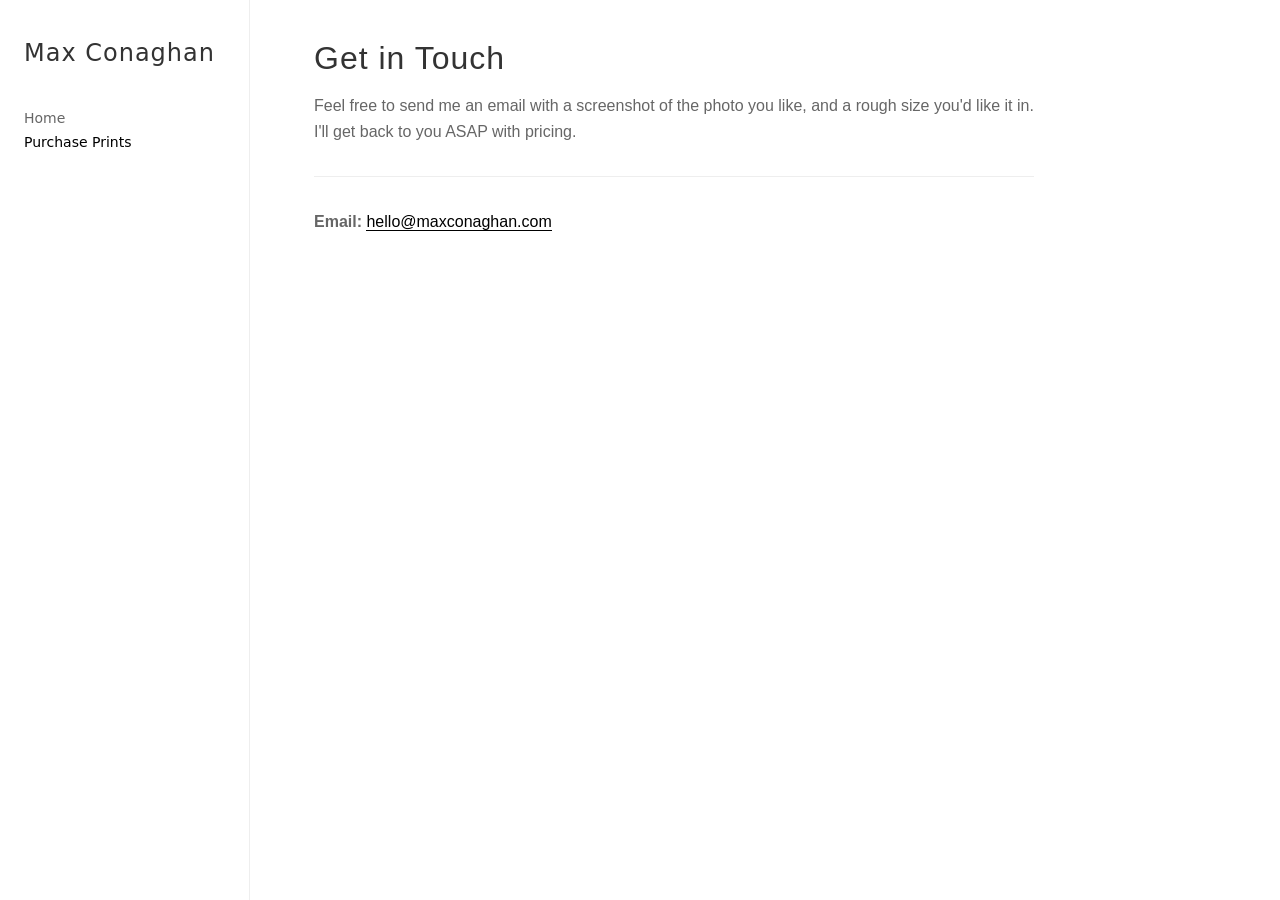
==== contact.html @ 2533db69 "Update contact email address in contact.html" ====
<!DOCTYPE html>
<html lang="en">
<head>
    <meta charset="UTF-8">
    <meta name="viewport" content="width=device-width, initial-scale=1.0">
    <title>Prints - Max Conaghan</title>
    <link rel="stylesheet" href="styles.css">
</head>
<body>
    <div class="container">
        <!-- Sidebar/Header -->
        <header class="sidebar">
            <div class="header-content">
                <h1 class="name">Max Conaghan</h1>
                <button class="menu-toggle" id="menuToggle">☰</button>

                <!-- Navigation Menu moved directly under the title -->
                <nav class="menu" id="menu">
                    <ul>
                        <li><a href="index.html">Home</a></li>
                        <li><a href="contact.html" class="active">Purchase Prints</a></li>
                    </ul>
                </nav>
            </div>
        </header>

        <!-- Main Content -->
        <main class="content page-content">
            <h2>Get in Touch</h2>
            <p>Feel free to send me an email with a screenshot of the photo you like, and a rough size you'd like it in. I'll get back to you ASAP with pricing.</p>

            <div class="contact-info">
                <p><strong>Email:</strong> <a href="mailto:hello@maxconaghan.com">hello@maxconaghan.com</a></p>
            </div>
        </main>
    </div>

    <script src="script.js"></script>
</body>
</html>
---- styles.css ----
* {
    margin: 0;
    padding: 0;
    box-sizing: border-box;
}

:root {
    --sidebar-width: 250px;
    --gap: 8px;
}

html, body {
    height: 100%;
    font-family: -apple-system, BlinkMacSystemFont, 'Segoe UI', Roboto, Oxygen, Ubuntu, Cantarell, sans-serif;
    background: #fff;
    color: #333;
}

.container {
    display: flex;
    height: 100vh;
    overflow: hidden;
}

/* SIDEBAR/HEADER */
.sidebar {
    position: fixed;
    top: 0;
    left: 0;
    width: 100%;
    height: auto;
    background: #fff;
    border-bottom: 1px solid #eee;
    padding: 16px;
    z-index: 1000;
    display: flex;
    justify-content: space-between;
    align-items: center;
}
/* Sidebar font settings (customize values below) */
:root {
  --sidebar-font-family: "Inter", system-ui, -apple-system, "Segoe UI", Roboto, "Helvetica Neue", Arial, sans-serif;
  --sidebar-title-size: 4rem; /* ~24px */
  --sidebar-link-size: 3rem; /* ~15px */
  --sidebar-link-weight: 400;
  --sidebar-title-weight: 400;
}

/* Apply to sidebar elements */
.sidebar,
.sidebar * {
  font-family: var(--sidebar-font-family);
}

.name {
  font-size: var(--sidebar-title-size);
  font-weight: var(--sidebar-title-weight);
  line-height: 1.1;
  margin: 0;
}

/* nav links under the title */
.menu a {
  font-size: var(--sidebar-link-size);
  font-weight: var(--sidebar-link-weight);
  color: #666; /* adjust for contrast */
  text-decoration: none;
  display: inline-block;
  padding: 6px 0; /* vertical spacing */
}

/* Hover / active state (optional) */
.menu a:hover,
.menu a.active {
  color: #000;
}

/* Stack title, toggle and nav vertically */
.header-content {
  display: flex;
  flex-direction: column;
  gap: 12px;            /* space between title, toggle and nav */
  align-items: flex-start;
  width: 100%;
}

/* Desktop: ensure nav is visible under the title */
@media (min-width: 769px) {
  .menu {
    position: static;
    display: block;
    background: none;
    border: none;
    box-shadow: none;
    margin: 0;
    padding: 0;
  }

  .menu ul {
    display: flex;
    flex-direction: column;
    gap: 6px;
    list-style: none;
    padding: 0;
    margin: 0;
  }

  .menu a {
    padding: 6px 0;
    font-size: 14px;
    color: #666;
    text-decoration: none;
  }

  .menu-toggle { display: none; } /* hide burger on desktop */
}

/* Mobile: keep the dropdown/toggle behavior */
@media (max-width: 768px) {
  .menu {
    display: none;            /* hidden by default on mobile */
    position: absolute;
    top: 60px;
    left: 16px;
    background: #fff;
    border: 1px solid #eee;
    border-radius: 4px;
    min-width: 150px;
    box-shadow: 0 2px 8px rgba(0,0,0,0.1);
    padding: 8px;
  }
  .menu.active { display: block; }

  .menu ul {
    display: flex;
    flex-direction: column;
    gap: 6px;
    padding: 0;
    margin: 0;
  }

  .menu a {
    padding: 8px 12px;
  }

  .menu-toggle { display: inline-flex; } /* make sure burger is visible */
}

.name {
    font-size: 20px;
    font-weight: 300;
    letter-spacing: 1px;
}

.menu-toggle {
    background: none;
    border: none;
    font-size: 24px;
    cursor: pointer;
    padding: 0;
    width: 32px;
    height: 32px;
    display: flex;
    align-items: center;
    justify-content: center;
}

.menu {
    display: none;
    position: absolute;
    top: 60px;
    left: 16px;
    background: #fff;
    border: 1px solid #eee;
    border-radius: 4px;
    min-width: 150px;
    box-shadow: 0 2px 8px rgba(0,0,0,0.1);
}

.menu.active {
    display: block;
}

.menu ul {
    list-style: none;
}

.menu li {
    border-bottom: 1px solid #eee;
}

.menu li:last-child {
    border-bottom: none;
}

.menu a {
    display: block;
    padding: 12px 16px;
    text-decoration: none;
    color: #333;
    transition: background 0.2s;
}

.menu a:hover,
.menu a.active {
    background: #f5f5f5;
}

/* CONTENT AREA */
.content {
    width: 100%;
    margin-top: 70px;
    overflow-y: auto;
    padding: 16px;
}

.gallery {
    display: grid;
    grid-auto-flow: dense;
    gap: var(--gap);
    width: 100%;
}

.gallery-item {
    width: 100%;
    overflow: hidden;
    background: #f5f5f5;
}

.gallery-item img {
    width: 100%;
    height: 100%;
    object-fit: cover;
    display: block;
}

/* Portrait images: 2 side by side */
.gallery-item.portrait {
    grid-column: 1;
}

/* Landscape images: full width */
.gallery-item.landscape {
    grid-column: 1;
}

/* MOBILE LAYOUT (default) */
@media (max-width: 768px) {
    :root {
        --gap: 8px;
    }

    .gallery {
        grid-template-columns: 1fr 1fr;
    }

    .gallery-item.landscape {
        grid-column: 1 / -1;
    }

    .gallery-item.portrait {
        grid-column: 1;
    }
}

/* DESKTOP LAYOUT */
@media (min-width: 769px) {
  .sidebar {
    position: fixed;
    left: 0;
    top: 0;
    width: var(--sidebar-width);
    height: 100vh;
    flex-direction: column;
    border-bottom: none;
    border-right: 1px solid #eee;
    padding: 40px 24px;
    overflow-y: auto;
    z-index: 1000;
    background: #fff;
    justify-content: flex-start; /* ensure children are pinned to top */
  }

  .header-content {
    flex-direction: column;
    width: 100%;
    align-items: flex-start;
  }

  .name {
    font-size: 24px;
    margin-bottom: 32px;
  }

  .menu-toggle {
    display: none;
  }

  .menu {
    position: static;
    display: block;
    background: none;
    border: none;
    box-shadow: none;
    margin-top: 0;
  }

  .menu ul {
    display: flex;
    flex-direction: column;
    gap: 0;
  }

  .menu li {
    border-bottom: none;
    margin-bottom: 8px;
  }

  .menu a {
    padding: 0;
    font-size: 14px;
    color: #666;
  }

  .menu a:hover,
  .menu a.active {
    background: none;
    color: #000;
  }

  /* Make sure main content clears the fixed sidebar */
  .content {
    margin-left: calc(var(--sidebar-width) + 24px) !important;
    margin-top: 0;
    padding: 40px;
  }

  /* TWO-COLUMN GALLERY: allow images to keep native aspect ratios */
  .gallery {
    display: grid;
    grid-template-columns: repeat(2, 1fr);
    gap: 12px;
    align-items: start;
    grid-auto-rows: auto; /* allow varying row heights so images keep native aspect */
    width: auto;
    /* Use viewport-based calc so gallery fills the remaining viewport width beside the sidebar */
    max-width: calc(100vw - var(--sidebar-width) - 8px);
  }

  .gallery-item {
    width: auto;           /* let grid column control the width */
    min-width: 0;          /* allow item to shrink to column width */
    height: auto;          /* allow item height to follow image */
    overflow: hidden;
    box-sizing: border-box;
    display: block;
  }

  .gallery-item.landscape,
  .gallery-item.portrait {
    grid-column: auto;
  }

  .gallery-item.portrait:nth-child(2n) {
    grid-column: auto;
  }

  .gallery-item img {
    width: 100%;
    height: auto;           /* preserve natural aspect ratio */
    object-fit: unset;      /* not needed when height:auto */
    display: block;
  }
}

/* Additional styles for contact and purchase pages */
.page-content {
    max-width: 800px;
}

.page-content h2 {
    font-size: 32px;
    margin-bottom: 16px;
    font-weight: 300;
    letter-spacing: 1px;
}

.page-content p {
    font-size: 16px;
    line-height: 1.6;
    margin-bottom: 16px;
    color: #666;
}

/* Purchase form styles */
.purchase-form {
  max-width: 980px;
  margin: 0 auto;
  color: #222;
  font-size: 15px;
}

/* generic fieldset spacing */
.form-section {
  margin: 28px 0;
  border: none;
  padding: 0;
}

/* two-column layout for name row */
.form-section.two-col {
  display: grid;
  grid-template-columns: 1fr 1fr;
  gap: 18px;
  align-items: start;
}
.form-section.two-col .col label {
  display: block;
  font-weight: 500;
  margin-bottom: 8px;
}
.form-section .col input[type="text"],
.form-section input[type="email"],
.form-section input[type="text"],
.form-section textarea {
  width: 100%;
  border: 1px solid #e6e6e6;
  background: #fff;
  padding: 12px;
  font-size: 14px;
  border-radius: 2px;
  transition: border-color .12s;
}
.form-section textarea {
  min-height: 120px;
  resize: vertical;
}

/* hints / small helper text */
.hint {
  color: #8a8a8a;
  font-size: 13px;
  margin: 6px 0 12px;
}

/* file-drop area */
.file-drop {
  border: 2px dashed #d9d9d9;
  border-radius: 4px;
  padding: 36px 18px;
  text-align: center;
  cursor: pointer;
  background: #fafafa;
  position: relative;
}
.file-drop:focus {
  outline: 3px solid rgba(0,0,0,0.08);
}
.file-drop-inner { display:flex; flex-direction:column; align-items:center; gap:8px; justify-content:center; }
.file-drop .plus {
  width: 42px; height: 42px; line-height:42px; border-radius:50%;
  background:#fff; border:1px solid #eee; color:#666; font-size:22px;
  display:flex; align-items:center; justify-content:center;
  box-shadow: 0 1px 1px rgba(0,0,0,0.03);
}
.file-drop-text { font-weight:500; color:#666; }
.file-name { margin-top:8px; font-size:13px; color:#444; }

/* radio buttons (signed) */
.radio { display:block; margin:10px 0; color:#333; font-size:14px; }
.radio input { margin-right:10px; transform:translateY(1px); }

/* inputs full width on single-column sections */
.form-section input[type="text"],
.form-section input[type="email"] {
  display:block;
}

/* submit */
.form-actions { text-align:center; margin:36px 0; }
.submit-btn {
  background:#222; color:#fff; border:none; padding:14px 36px;
  font-weight:600; letter-spacing:1px; cursor:pointer; font-size:14px;
  border-radius:2px;
}
.submit-btn:active { transform:translateY(1px); }

/* small responsive tweaks */
@media (max-width: 768px) {
  .form-section.two-col { grid-template-columns: 1fr; }
  .file-drop { padding: 26px 12px; }
}

.contact-info,
.purchase-info {
    margin-top: 32px;
    padding-top: 32px;
    border-top: 1px solid #eee;
}

.contact-info p,
.purchase-info p {
    margin-bottom: 12px;
}

.contact-info a,
.purchase-info a {
    color: #000;
    text-decoration: none;
    border-bottom: 1px solid #000;
    transition: opacity 0.2s;
}

.contact-info a:hover,
.purchase-info a:hover {
    opacity: 0.7;
}
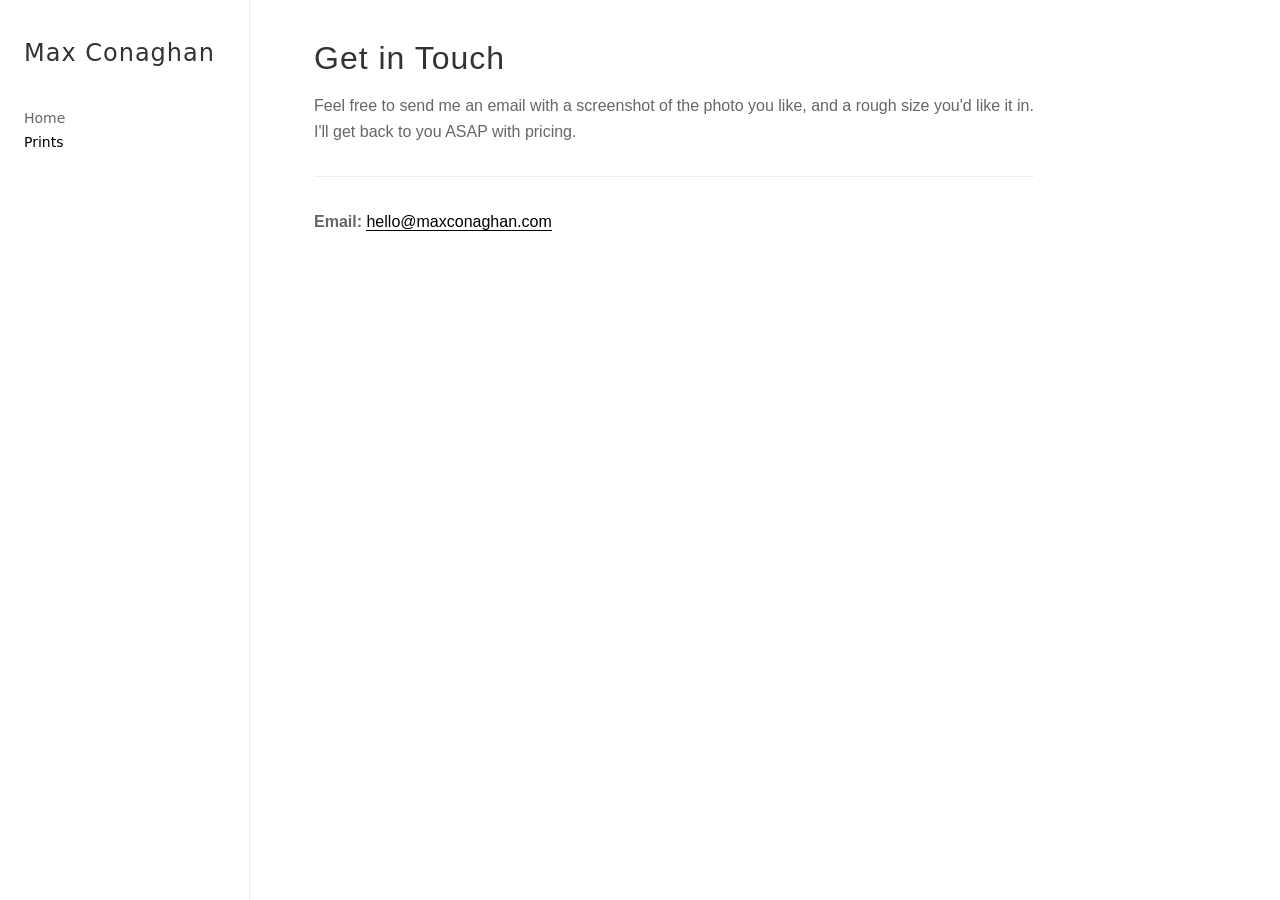
==== commit 3ec94379: "Change 'purchase prints' to 'prints'" ====
--- a/contact.html
+++ b/contact.html
@@ -18,7 +18,7 @@
                 <nav class="menu" id="menu">
                     <ul>
                         <li><a href="index.html">Home</a></li>
-                        <li><a href="contact.html" class="active">Purchase Prints</a></li>
+                        <li><a href="contact.html" class="active">Prints</a></li>
                     </ul>
                 </nav>
             </div>
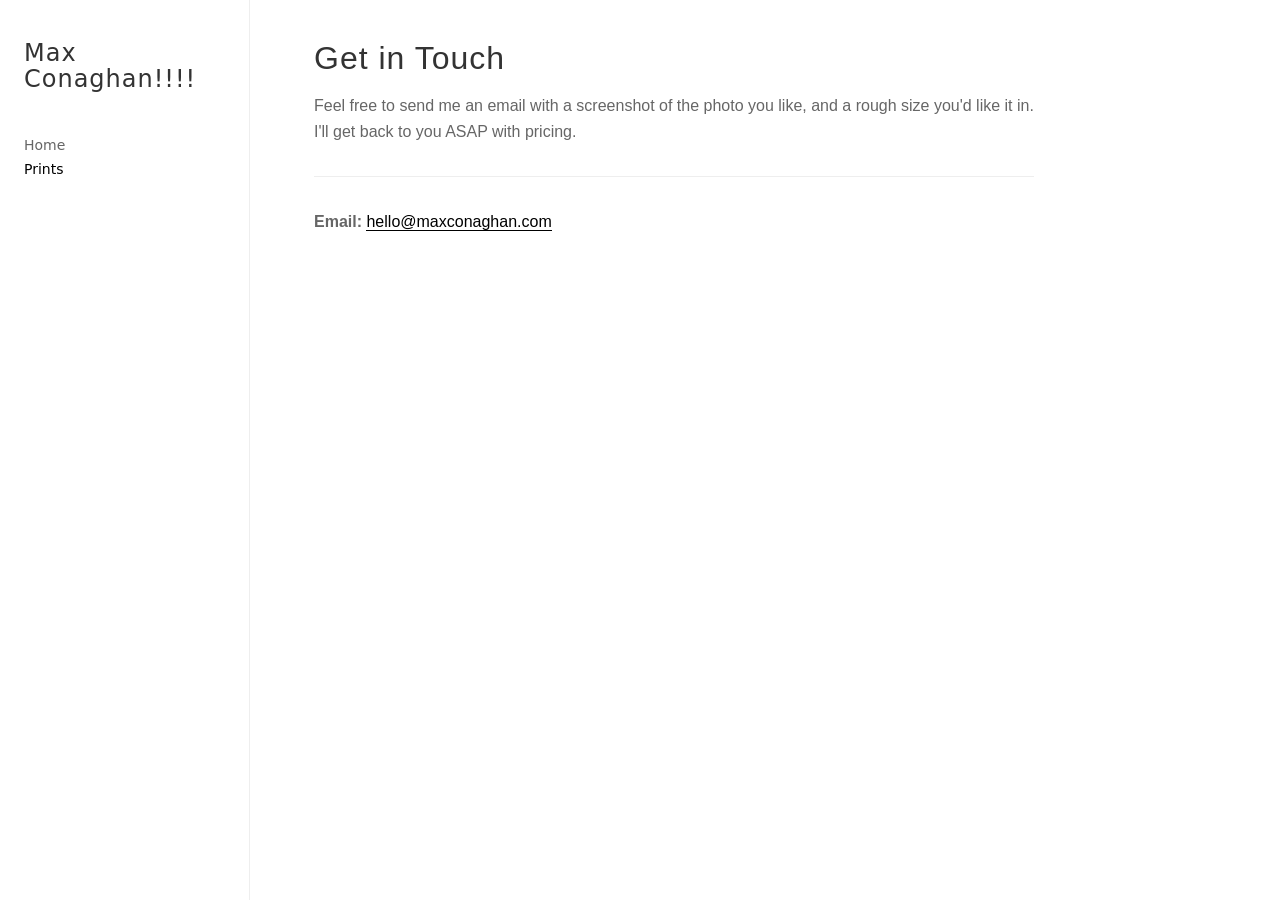
==== commit cfa41547: "Exclamation test" ====
--- a/contact.html
+++ b/contact.html
@@ -11,7 +11,7 @@
         <!-- Sidebar/Header -->
         <header class="sidebar">
             <div class="header-content">
-                <h1 class="name">Max Conaghan</h1>
+                <h1 class="name">Max Conaghan!!!!</h1>
                 <button class="menu-toggle" id="menuToggle">☰</button>
 
                 <!-- Navigation Menu moved directly under the title -->
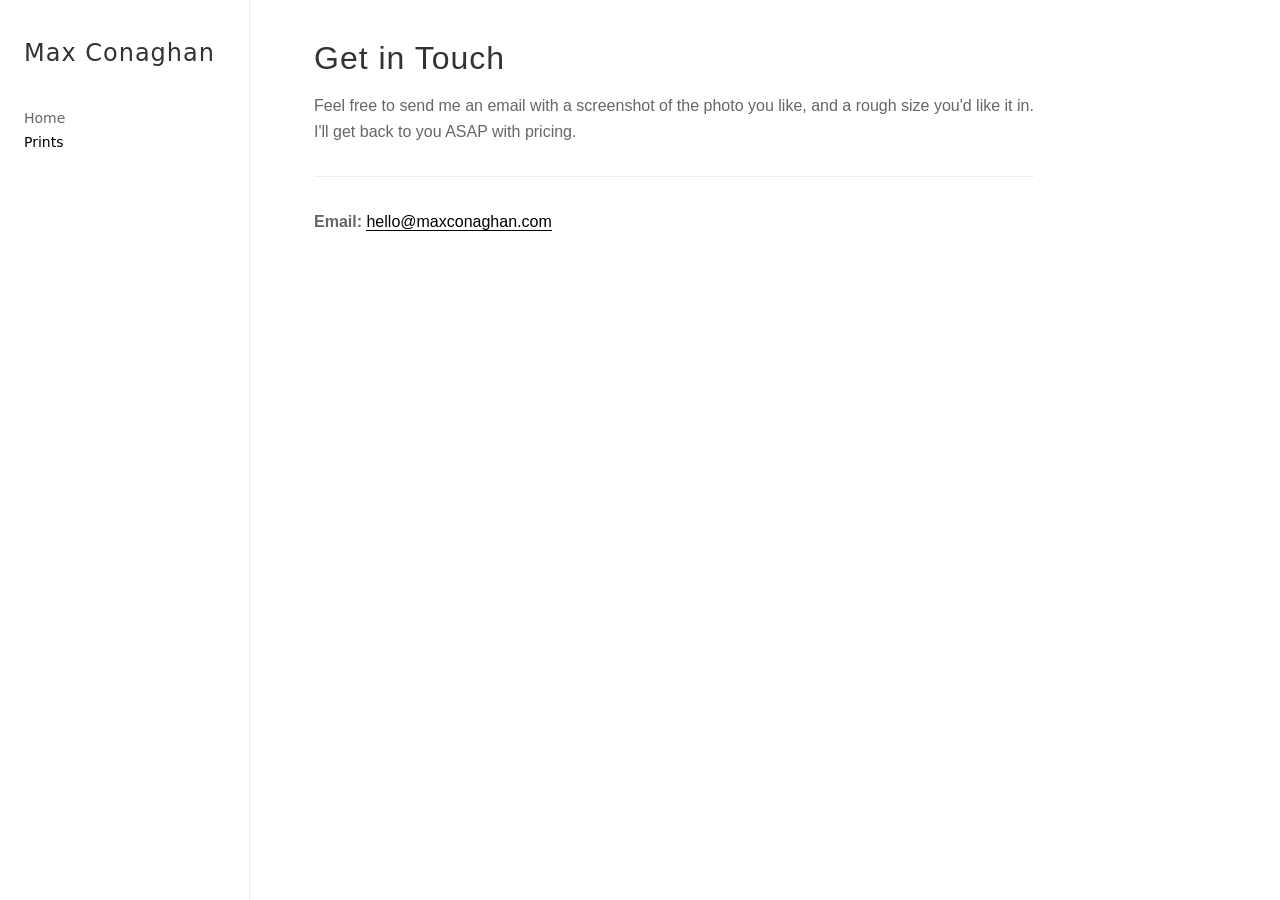
==== commit f1e9a804: "Update contact.html" ====
--- a/contact.html
+++ b/contact.html
@@ -11,7 +11,7 @@
         <!-- Sidebar/Header -->
         <header class="sidebar">
             <div class="header-content">
-                <h1 class="name">Max Conaghan!!!!</h1>
+                <h1 class="name">Max Conaghan</h1>
                 <button class="menu-toggle" id="menuToggle">☰</button>
 
                 <!-- Navigation Menu moved directly under the title -->
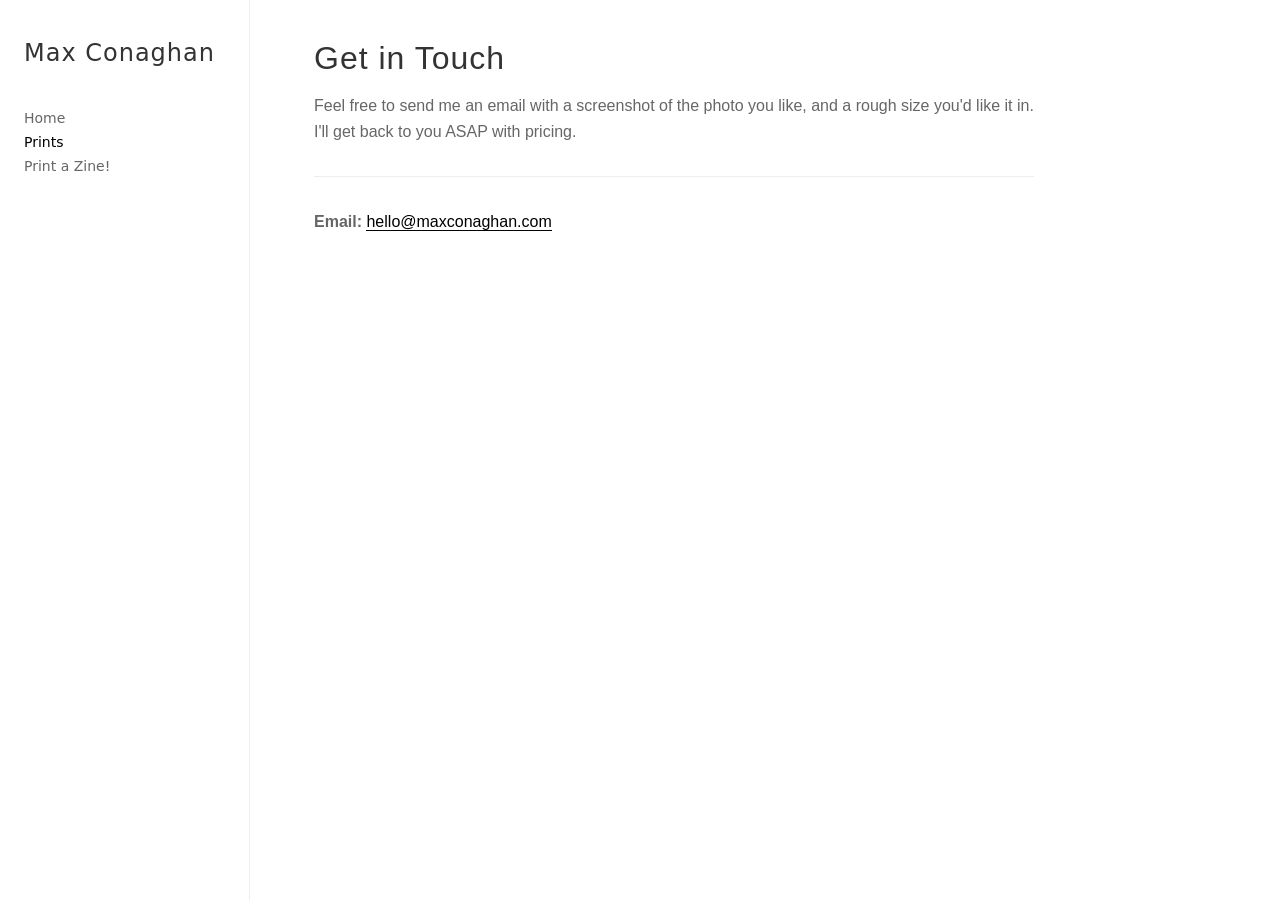
==== commit 77a0b780: "Add Print a Zine nav item to contact.html on In-Progress branch" ====
--- a/contact.html
+++ b/contact.html
@@ -19,6 +19,7 @@
                     <ul>
                         <li><a href="index.html">Home</a></li>
                         <li><a href="contact.html" class="active">Prints</a></li>
+                        <li><a href="print-zine.html">Print a Zine!</a></li>
                     </ul>
                 </nav>
             </div>
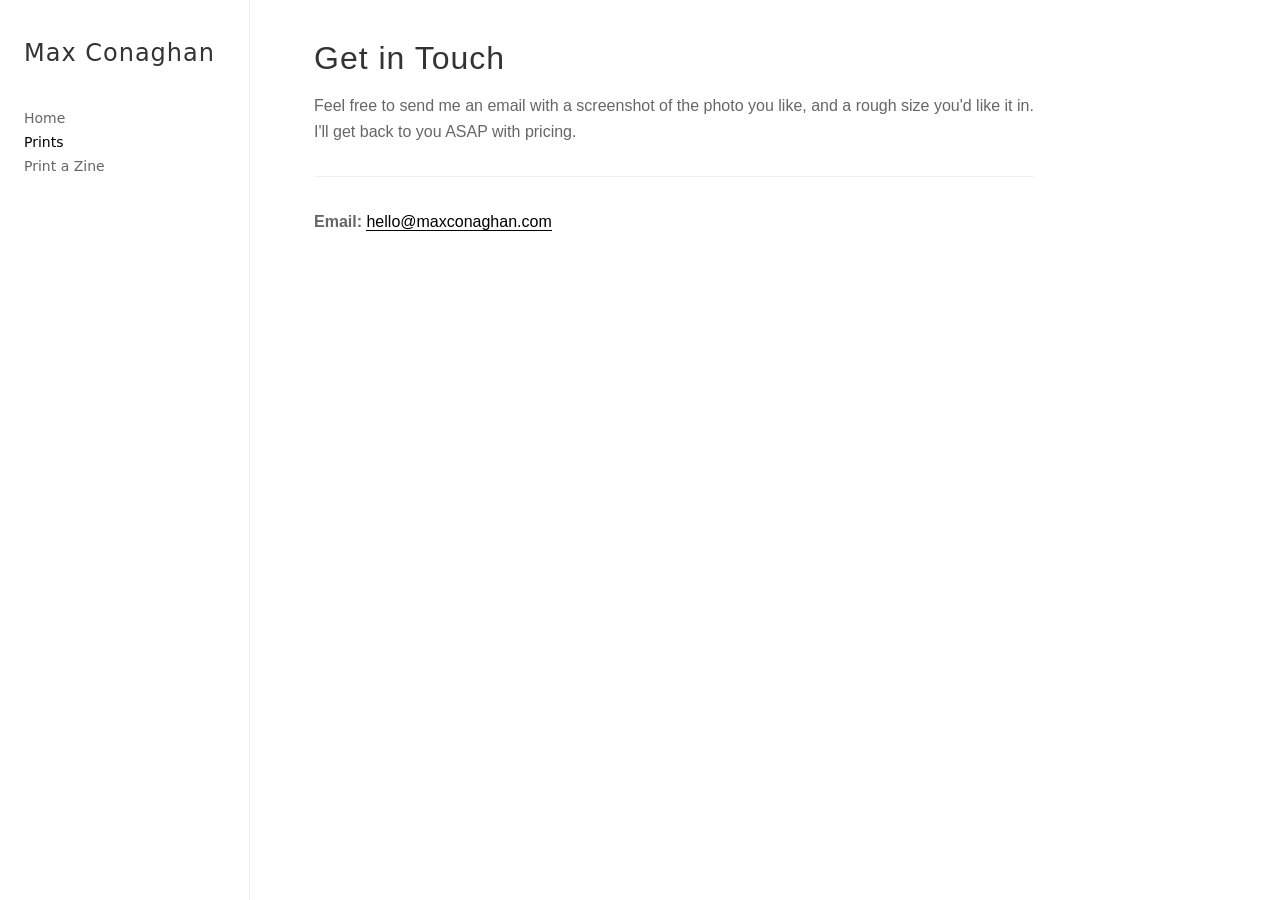
==== commit cbd2ed8e: "Update contact.html" ====
--- a/contact.html
+++ b/contact.html
@@ -19,7 +19,7 @@
                     <ul>
                         <li><a href="index.html">Home</a></li>
                         <li><a href="contact.html" class="active">Prints</a></li>
-                        <li><a href="print-zine.html">Print a Zine!</a></li>
+                        <li><a href="print-zine.html">Print a Zine</a></li>
                     </ul>
                 </nav>
             </div>
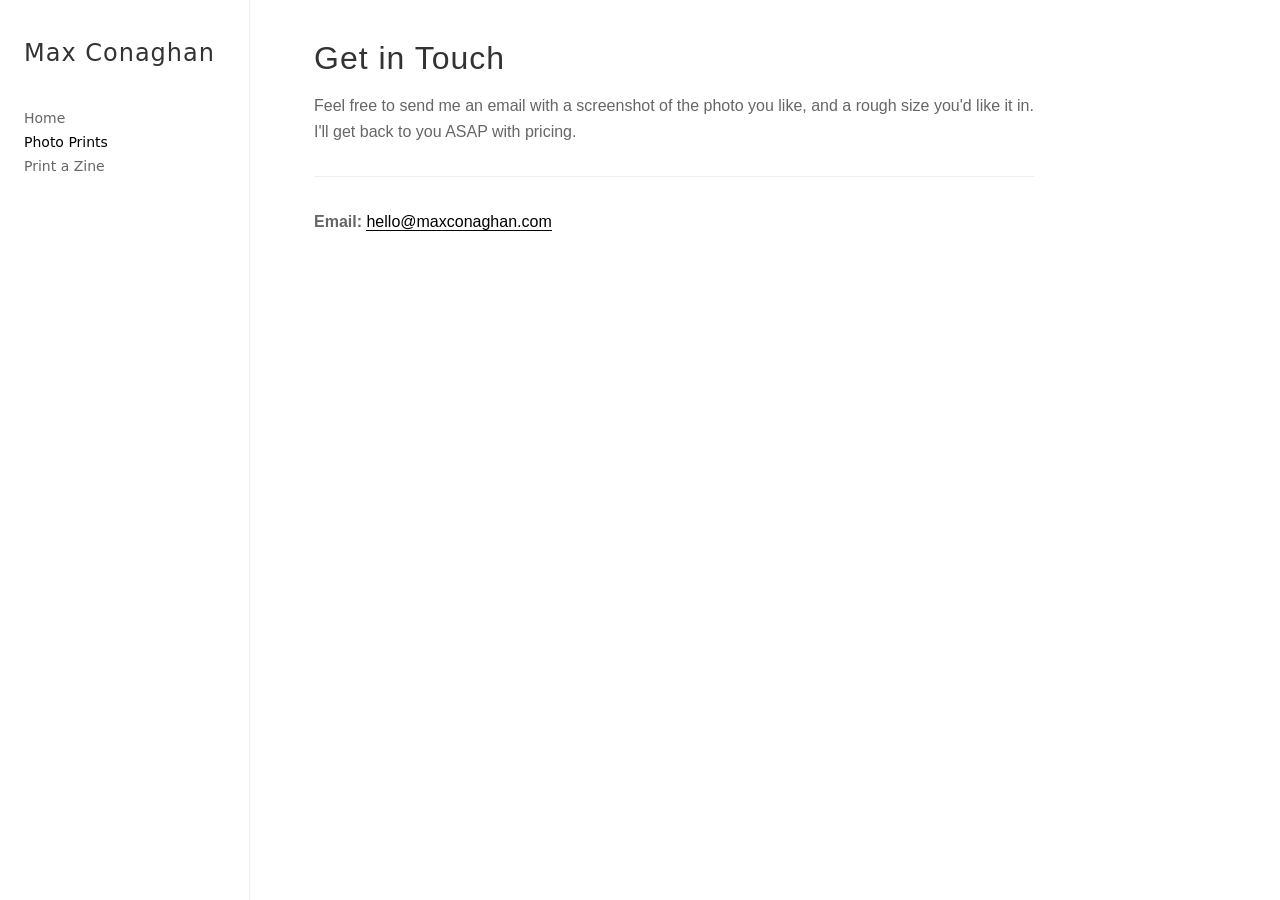
==== commit 48727deb: "Update contact.html" ====
--- a/contact.html
+++ b/contact.html
@@ -18,7 +18,7 @@
                 <nav class="menu" id="menu">
                     <ul>
                         <li><a href="index.html">Home</a></li>
-                        <li><a href="contact.html" class="active">Prints</a></li>
+                        <li><a href="contact.html" class="active">Photo Prints</a></li>
                         <li><a href="print-zine.html">Print a Zine</a></li>
                     </ul>
                 </nav>
